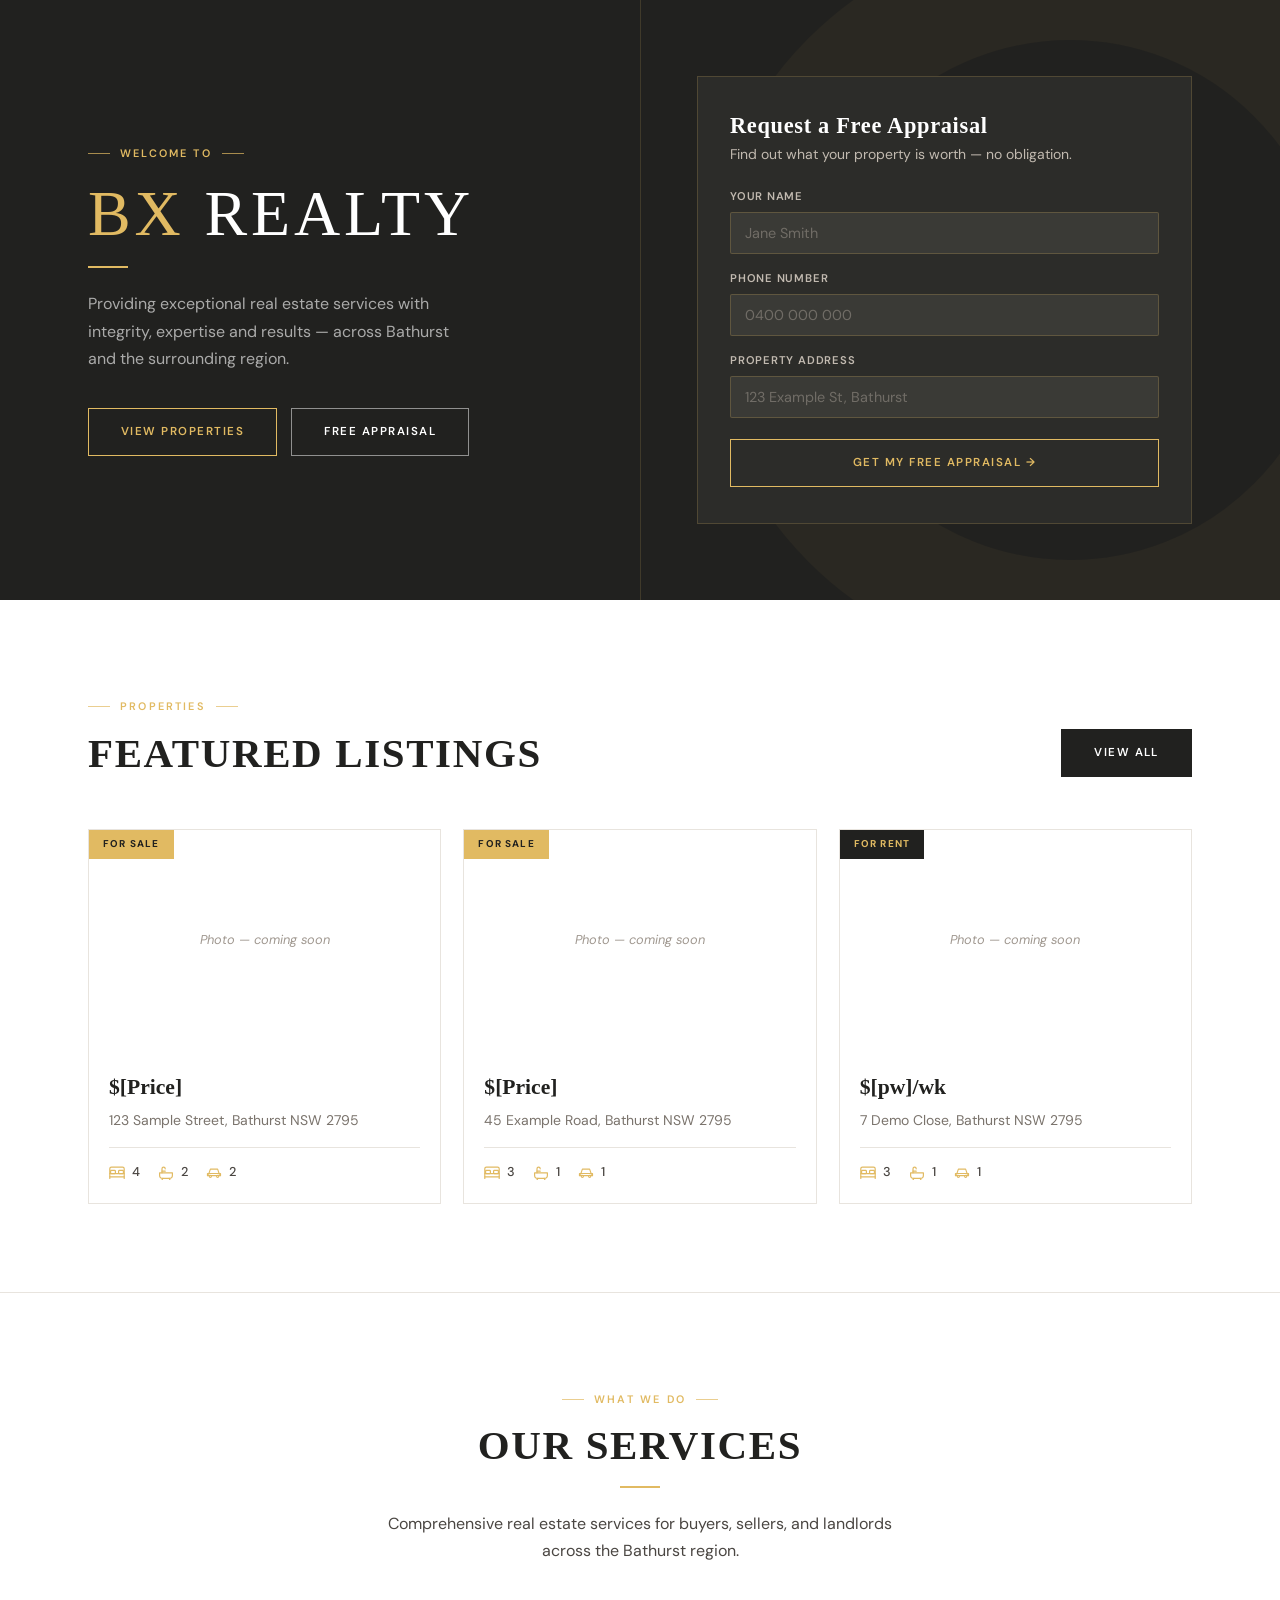
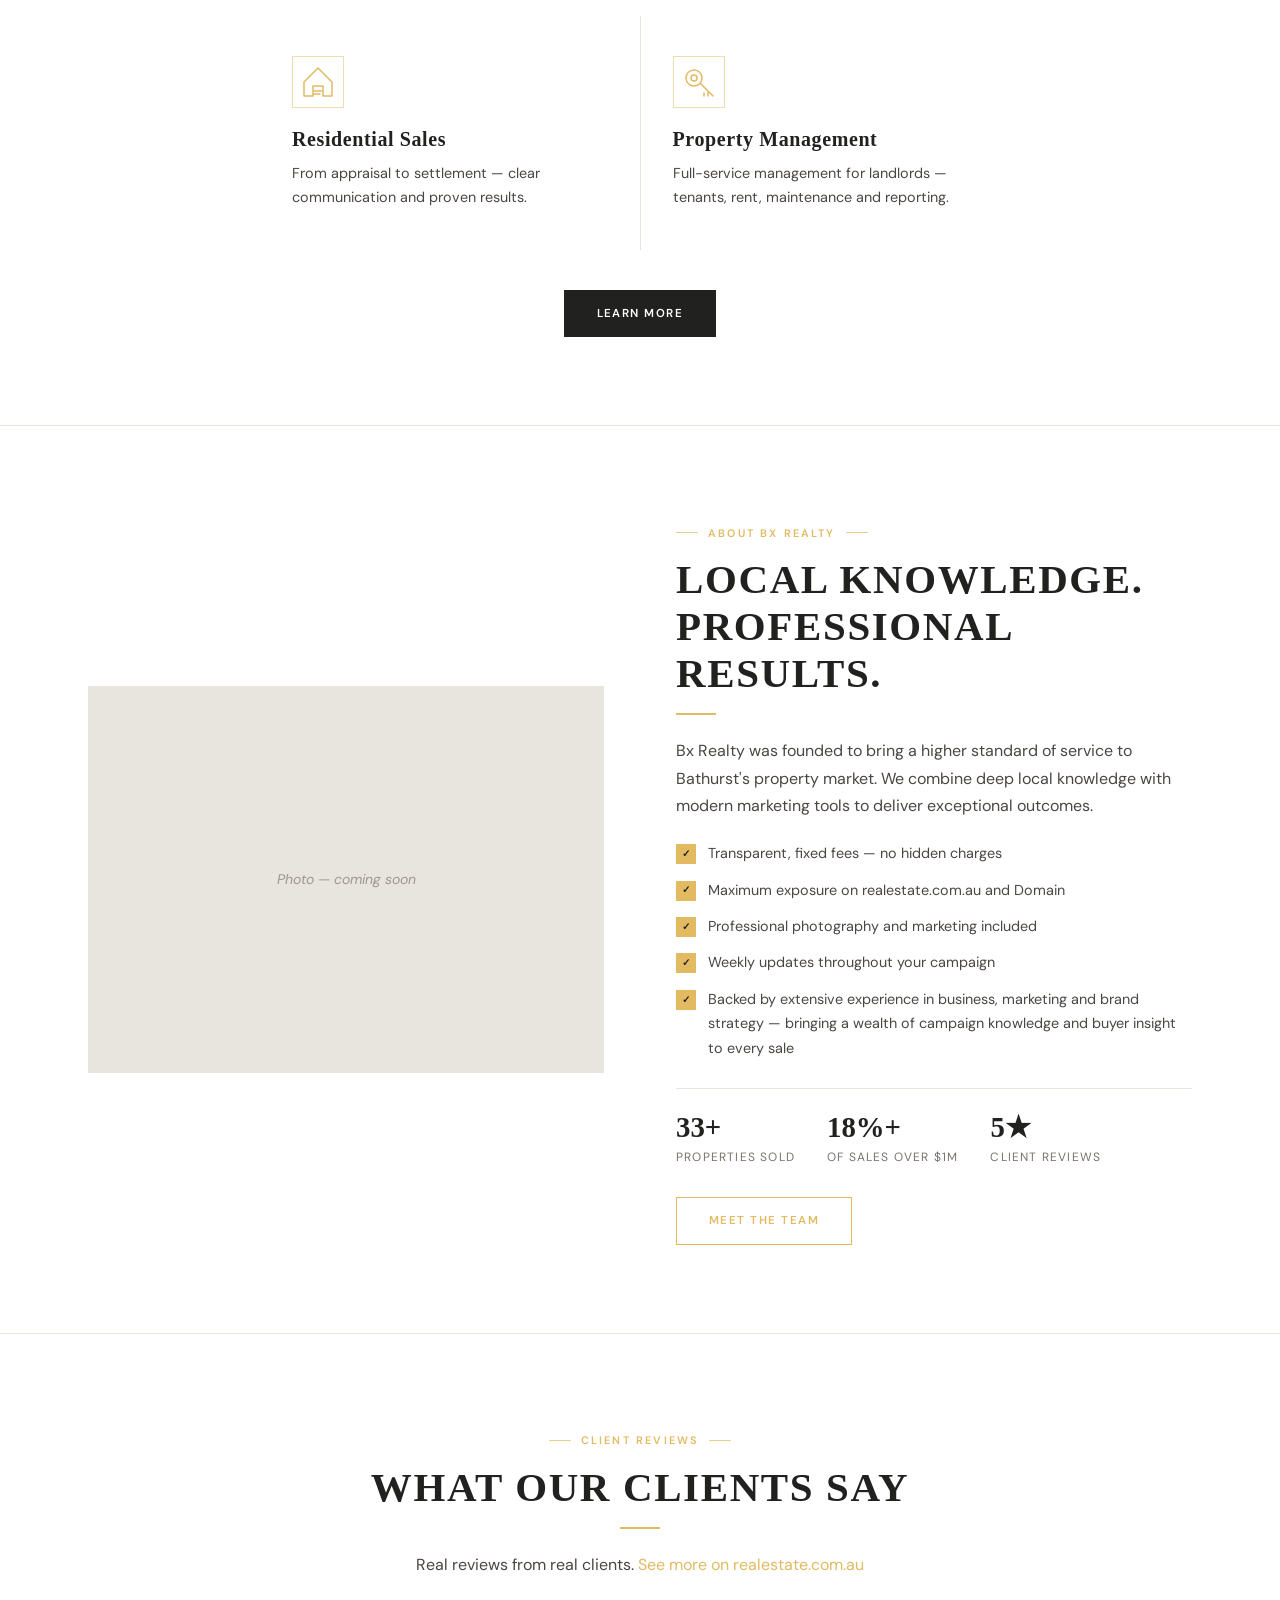
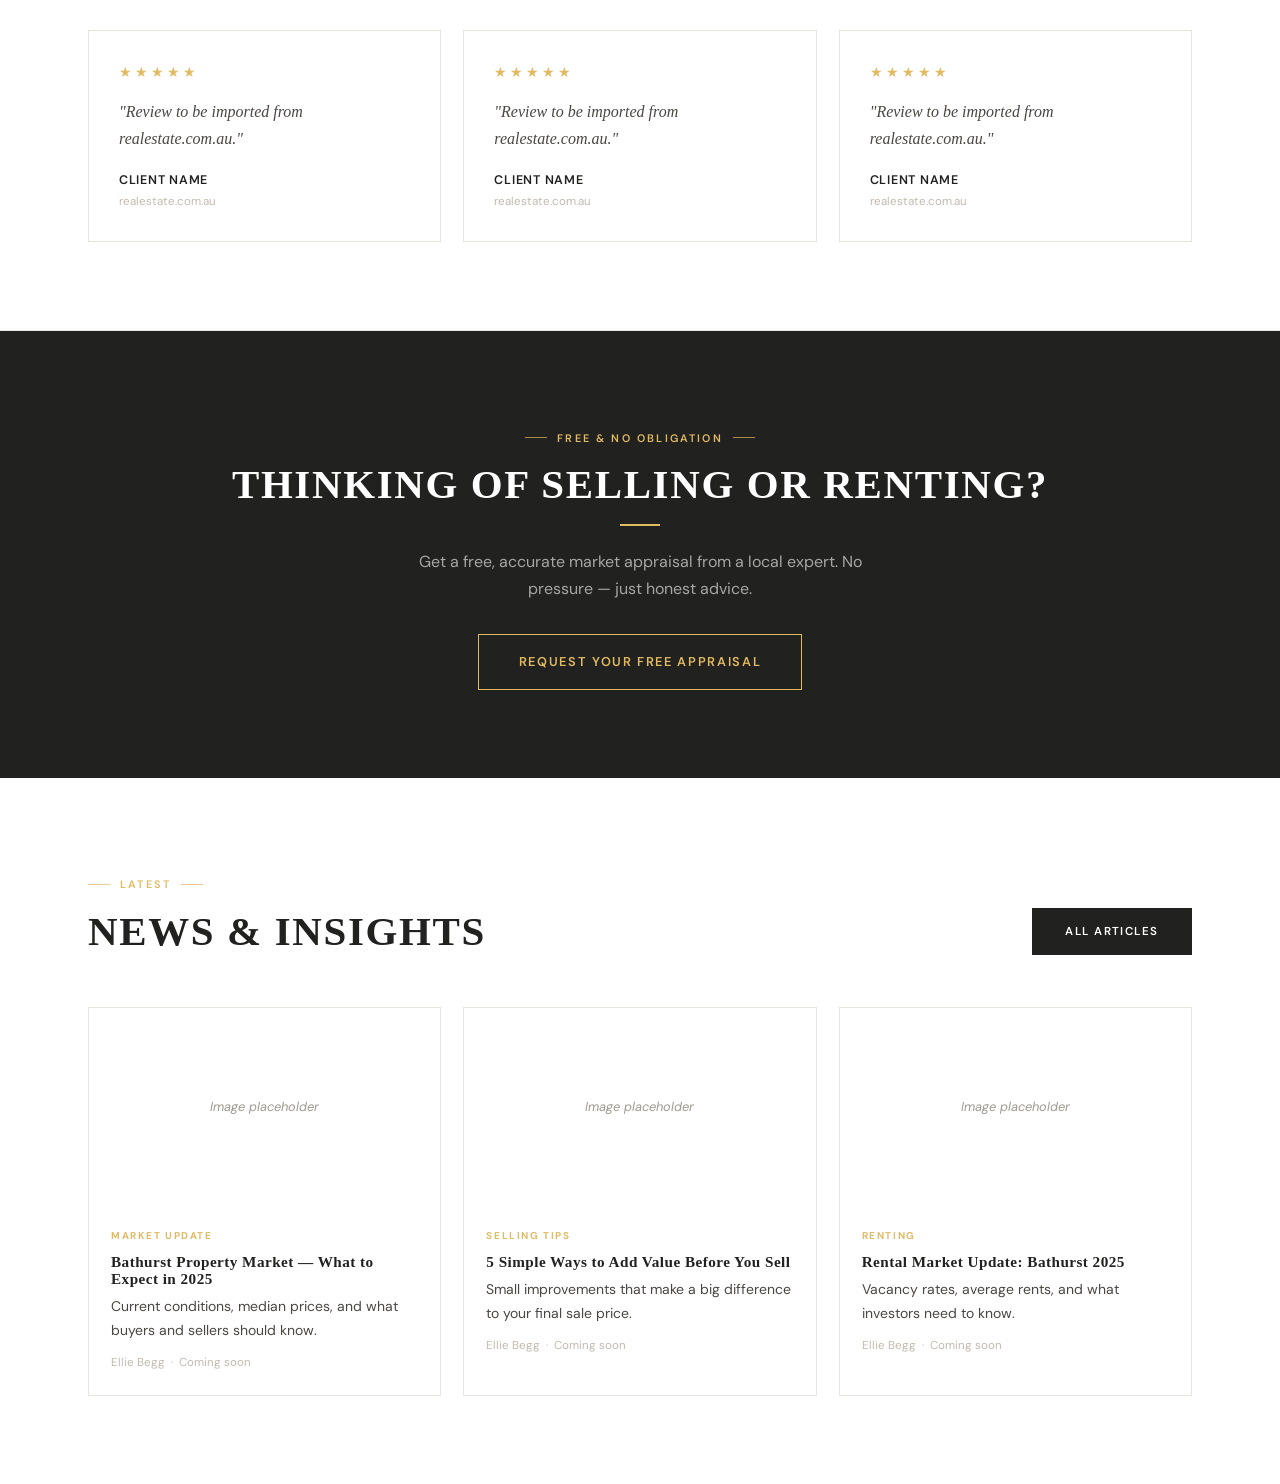
==== index.html @ ae033117 "Add files via upload" ====
<!DOCTYPE html>
<html lang="en">
<head>
  <meta charset="UTF-8" />
  <meta name="viewport" content="width=device-width, initial-scale=1.0" />
  <title>Bx Realty — Bathurst Real Estate Agents</title>
  <meta name="description" content="Bx Realty — professional real estate agents in Bathurst, NSW. Buy, sell, rent or request a free market appraisal today." />
  <link rel="icon" type="image/png" href="assets/images/bxrealty-logo.png" />
  <link rel="apple-touch-icon" href="assets/images/bxrealty-logo.png" />
  <meta name="theme-color" content="#21211f" />
  <link rel="preconnect" href="https://fonts.googleapis.com" />
  <link href="https://fonts.googleapis.com/css2?family=Cormorant+Garant:ital,wght@0,400;0,500;0,600;0,700;1,400&family=DM+Sans:ital,opsz,wght@0,9..40,400;0,9..40,500;0,9..40,600;0,9..40,700&display=swap" rel="stylesheet" />
  <link rel="stylesheet" href="style.css" />
</head>
<body>

<div id="site-nav"></div>

<!-- ── Hero ──────────────────────────────────────────────────── -->
<section class="hero">
  <div class="hero-inner">
    <div class="hero-text">
      <span class="label" style="--before:none;">Welcome to</span>
      <h1><span style="color:var(--gold)">BX</span> Realty</h1>
      <span class="rule"></span>
      <p>Providing exceptional real estate services with integrity, expertise and results — across Bathurst and the surrounding region.</p>
      <div class="hero-actions">
        <a href="listings.html" class="btn btn-gold">View Properties</a>
        <a href="appraisal.html" class="btn btn-white">Free Appraisal</a>
      </div>
    </div>
    <div class="hero-aside">
      <div class="hero-card">
        <h3>Request a Free Appraisal</h3>
        <p>Find out what your property is worth — no obligation.</p>
        <div class="fg"><label class="light" for="h-name">Your name</label><input class="fc dark-input" type="text" id="h-name" placeholder="Jane Smith" /></div>
        <div class="fg"><label class="light" for="h-phone">Phone number</label><input class="fc dark-input" type="tel" id="h-phone" placeholder="0400 000 000" /></div>
        <div class="fg"><label class="light" for="h-addr">Property address</label><input class="fc dark-input" type="text" id="h-addr" placeholder="123 Example St, Bathurst" /></div>
        <a href="appraisal.html" class="btn btn-gold" style="width:100%;margin-top:6px;">Get My Free Appraisal &rarr;</a>
      </div>
    </div>
  </div>
</section>

<!-- ── Featured Listings ──────────────────────────────────────── -->
<section class="section">
  <div class="container">
    <div class="sh split">
      <div><span class="label">Properties</span><h2>Featured Listings</h2></div>
      <a href="listings.html" class="btn btn-dark">View All</a>
    </div>
    <!-- NOTE: Replace with live Reapit data once CRM integration is decided -->
    <div class="listing-grid">
      <article class="listing-card"><div class="listing-img"><div class="listing-img-ph">Photo — coming soon</div><span class="badge">For Sale</span></div><div class="listing-body"><div class="listing-price">$[Price]</div><div class="listing-addr">123 Sample Street, Bathurst NSW 2795</div><div class="listing-feats"><span><svg width="16" height="16" viewBox="0 0 20 18" fill="none" xmlns="http://www.w3.org/2000/svg" style="vertical-align:middle;margin-right:3px;flex-shrink:0"><path d="M1 17V11H19V17" stroke="#e1ba62" stroke-width="1.5" stroke-linecap="round" stroke-linejoin="round"/><path d="M1 11V5C1 3.9 1.9 3 3 3H17C18.1 3 19 3.9 19 5V11" stroke="#e1ba62" stroke-width="1.5" stroke-linecap="round"/><rect x="2" y="7" width="6" height="4" rx="1" stroke="#e1ba62" stroke-width="1.5"/><rect x="12" y="7" width="6" height="4" rx="1" stroke="#e1ba62" stroke-width="1.5"/><path d="M1 15H19" stroke="#e1ba62" stroke-width="1.5" stroke-linecap="round"/></svg> 4</span><span><svg width="16" height="16" viewBox="0 0 20 20" fill="none" xmlns="http://www.w3.org/2000/svg" style="vertical-align:middle;margin-right:3px;flex-shrink:0"><path d="M2 11H18V14C18 16.2 16.2 18 14 18H6C3.8 18 2 16.2 2 14V11Z" stroke="#e1ba62" stroke-width="1.5" stroke-linejoin="round"/><path d="M5 11V6C5 4.9 5.9 4 7 4C8.1 4 9 4.9 9 6" stroke="#e1ba62" stroke-width="1.5" stroke-linecap="round"/><line x1="5" y1="9" x2="9" y2="9" stroke="#e1ba62" stroke-width="1.5" stroke-linecap="round"/><path d="M6 18L5 20M14 18L15 20" stroke="#e1ba62" stroke-width="1.5" stroke-linecap="round"/></svg> 2</span><span><svg width="16" height="16" viewBox="0 0 22 16" fill="none" xmlns="http://www.w3.org/2000/svg" style="vertical-align:middle;margin-right:3px;flex-shrink:0"><path d="M4 10L6 4H16L18 10H4Z" stroke="#e1ba62" stroke-width="1.5" stroke-linejoin="round"/><path d="M2 10H20V13H2V10Z" stroke="#e1ba62" stroke-width="1.5" stroke-linejoin="round"/><circle cx="6" cy="14" r="1.5" stroke="#e1ba62" stroke-width="1.5"/><circle cx="16" cy="14" r="1.5" stroke="#e1ba62" stroke-width="1.5"/><path d="M2 12H4M18 12H20" stroke="#e1ba62" stroke-width="1.5" stroke-linecap="round"/></svg> 2</span></div></div></article>
      <article class="listing-card"><div class="listing-img"><div class="listing-img-ph">Photo — coming soon</div><span class="badge">For Sale</span></div><div class="listing-body"><div class="listing-price">$[Price]</div><div class="listing-addr">45 Example Road, Bathurst NSW 2795</div><div class="listing-feats"><span><svg width="16" height="16" viewBox="0 0 20 18" fill="none" xmlns="http://www.w3.org/2000/svg" style="vertical-align:middle;margin-right:3px;flex-shrink:0"><path d="M1 17V11H19V17" stroke="#e1ba62" stroke-width="1.5" stroke-linecap="round" stroke-linejoin="round"/><path d="M1 11V5C1 3.9 1.9 3 3 3H17C18.1 3 19 3.9 19 5V11" stroke="#e1ba62" stroke-width="1.5" stroke-linecap="round"/><rect x="2" y="7" width="6" height="4" rx="1" stroke="#e1ba62" stroke-width="1.5"/><rect x="12" y="7" width="6" height="4" rx="1" stroke="#e1ba62" stroke-width="1.5"/><path d="M1 15H19" stroke="#e1ba62" stroke-width="1.5" stroke-linecap="round"/></svg> 3</span><span><svg width="16" height="16" viewBox="0 0 20 20" fill="none" xmlns="http://www.w3.org/2000/svg" style="vertical-align:middle;margin-right:3px;flex-shrink:0"><path d="M2 11H18V14C18 16.2 16.2 18 14 18H6C3.8 18 2 16.2 2 14V11Z" stroke="#e1ba62" stroke-width="1.5" stroke-linejoin="round"/><path d="M5 11V6C5 4.9 5.9 4 7 4C8.1 4 9 4.9 9 6" stroke="#e1ba62" stroke-width="1.5" stroke-linecap="round"/><line x1="5" y1="9" x2="9" y2="9" stroke="#e1ba62" stroke-width="1.5" stroke-linecap="round"/><path d="M6 18L5 20M14 18L15 20" stroke="#e1ba62" stroke-width="1.5" stroke-linecap="round"/></svg> 1</span><span><svg width="16" height="16" viewBox="0 0 22 16" fill="none" xmlns="http://www.w3.org/2000/svg" style="vertical-align:middle;margin-right:3px;flex-shrink:0"><path d="M4 10L6 4H16L18 10H4Z" stroke="#e1ba62" stroke-width="1.5" stroke-linejoin="round"/><path d="M2 10H20V13H2V10Z" stroke="#e1ba62" stroke-width="1.5" stroke-linejoin="round"/><circle cx="6" cy="14" r="1.5" stroke="#e1ba62" stroke-width="1.5"/><circle cx="16" cy="14" r="1.5" stroke="#e1ba62" stroke-width="1.5"/><path d="M2 12H4M18 12H20" stroke="#e1ba62" stroke-width="1.5" stroke-linecap="round"/></svg> 1</span></div></div></article>
      <article class="listing-card"><div class="listing-img"><div class="listing-img-ph">Photo — coming soon</div><span class="badge rent">For Rent</span></div><div class="listing-body"><div class="listing-price">$[pw]/wk</div><div class="listing-addr">7 Demo Close, Bathurst NSW 2795</div><div class="listing-feats"><span><svg width="16" height="16" viewBox="0 0 20 18" fill="none" xmlns="http://www.w3.org/2000/svg" style="vertical-align:middle;margin-right:3px;flex-shrink:0"><path d="M1 17V11H19V17" stroke="#e1ba62" stroke-width="1.5" stroke-linecap="round" stroke-linejoin="round"/><path d="M1 11V5C1 3.9 1.9 3 3 3H17C18.1 3 19 3.9 19 5V11" stroke="#e1ba62" stroke-width="1.5" stroke-linecap="round"/><rect x="2" y="7" width="6" height="4" rx="1" stroke="#e1ba62" stroke-width="1.5"/><rect x="12" y="7" width="6" height="4" rx="1" stroke="#e1ba62" stroke-width="1.5"/><path d="M1 15H19" stroke="#e1ba62" stroke-width="1.5" stroke-linecap="round"/></svg> 3</span><span><svg width="16" height="16" viewBox="0 0 20 20" fill="none" xmlns="http://www.w3.org/2000/svg" style="vertical-align:middle;margin-right:3px;flex-shrink:0"><path d="M2 11H18V14C18 16.2 16.2 18 14 18H6C3.8 18 2 16.2 2 14V11Z" stroke="#e1ba62" stroke-width="1.5" stroke-linejoin="round"/><path d="M5 11V6C5 4.9 5.9 4 7 4C8.1 4 9 4.9 9 6" stroke="#e1ba62" stroke-width="1.5" stroke-linecap="round"/><line x1="5" y1="9" x2="9" y2="9" stroke="#e1ba62" stroke-width="1.5" stroke-linecap="round"/><path d="M6 18L5 20M14 18L15 20" stroke="#e1ba62" stroke-width="1.5" stroke-linecap="round"/></svg> 1</span><span><svg width="16" height="16" viewBox="0 0 22 16" fill="none" xmlns="http://www.w3.org/2000/svg" style="vertical-align:middle;margin-right:3px;flex-shrink:0"><path d="M4 10L6 4H16L18 10H4Z" stroke="#e1ba62" stroke-width="1.5" stroke-linejoin="round"/><path d="M2 10H20V13H2V10Z" stroke="#e1ba62" stroke-width="1.5" stroke-linejoin="round"/><circle cx="6" cy="14" r="1.5" stroke="#e1ba62" stroke-width="1.5"/><circle cx="16" cy="14" r="1.5" stroke="#e1ba62" stroke-width="1.5"/><path d="M2 12H4M18 12H20" stroke="#e1ba62" stroke-width="1.5" stroke-linecap="round"/></svg> 1</span></div></div></article>
    </div>
  </div>
</section>

<!-- ── Services ───────────────────────────────────────────────── -->
<section class="section section-cream">
  <div class="container">
    <div class="sh center"><span class="label">What We Do</span><h2>Our Services</h2><span class="rule center"></span><p>Comprehensive real estate services for buyers, sellers, and landlords across the Bathurst region.</p></div>
    <div class="services-grid two-col">

      <!-- Residential Sales — house-agreement style icon -->
      <div class="service-card">
        <div class="service-icon">
          <svg width="36" height="36" viewBox="0 0 36 36" fill="none" xmlns="http://www.w3.org/2000/svg" aria-hidden="true">
            <path d="M4 18L18 4L32 18V32H23V22H13V32H4V18Z" stroke="#e1ba62" stroke-width="1.5" stroke-linejoin="round"/>
            <path d="M14 27H22" stroke="#e1ba62" stroke-width="1.5" stroke-linecap="round"/>
            <path d="M14 30H20" stroke="#e1ba62" stroke-width="1.5" stroke-linecap="round"/>
          </svg>
        </div>
        <h3>Residential Sales</h3>
        <p>From appraisal to settlement — clear communication and proven results.</p>
      </div>

      <!-- Property Management — key icon -->
      <div class="service-card">
        <div class="service-icon">
          <svg width="36" height="36" viewBox="0 0 36 36" fill="none" xmlns="http://www.w3.org/2000/svg" aria-hidden="true">
            <circle cx="13" cy="14" r="8" stroke="#e1ba62" stroke-width="1.5"/>
            <circle cx="13" cy="14" r="3" stroke="#e1ba62" stroke-width="1.5"/>
            <path d="M19 19L32 32" stroke="#e1ba62" stroke-width="1.5" stroke-linecap="round"/>
            <path d="M27 28V32" stroke="#e1ba62" stroke-width="1.5" stroke-linecap="round"/>
            <path d="M23 29V32" stroke="#e1ba62" stroke-width="1.5" stroke-linecap="round"/>
          </svg>
        </div>
        <h3>Property Management</h3>
        <p>Full-service management for landlords — tenants, rent, maintenance and reporting.</p>
      </div>

    </div>
    <div style="text-align:center;margin-top:40px;"><a href="services.html" class="btn btn-dark">Learn More</a></div>
  </div>
</section>

<!-- ── About ──────────────────────────────────────────────────── -->
<section class="section">
  <div class="container">
    <div class="about-grid">
      <div class="about-img-ph">Photo — coming soon</div>
      <div>
        <span class="label">About Bx Realty</span>
        <h2>Local Knowledge. Professional Results.</h2>
        <span class="rule"></span>
        <p>Bx Realty was founded to bring a higher standard of service to Bathurst's property market. We combine deep local knowledge with modern marketing tools to deliver exceptional outcomes.</p>
        <div class="check-list">
          <div class="check-item"><div class="check-icon">&#x2713;</div><span>Transparent, fixed fees — no hidden charges</span></div>
          <div class="check-item"><div class="check-icon">&#x2713;</div><span>Maximum exposure on realestate.com.au and Domain</span></div>
          <div class="check-item"><div class="check-icon">&#x2713;</div><span>Professional photography and marketing included</span></div>
          <div class="check-item"><div class="check-icon">&#x2713;</div><span>Weekly updates throughout your campaign</span></div>
          <div class="check-item"><div class="check-icon">&#x2713;</div><span>Backed by extensive experience in business, marketing and brand strategy — bringing a wealth of campaign knowledge and buyer insight to every sale</span></div>
        </div>
        <!-- Key stats from last 12 months -->
        <div style="display:flex;gap:32px;margin-top:28px;padding-top:24px;border-top:1px solid var(--light-grey);">
          <div>
            <strong style="display:block;font-family:var(--font-display);font-size:1.8rem;font-weight:600;color:var(--black);line-height:1;">33+</strong>
            <span style="font-size:.75rem;color:var(--text-muted);text-transform:uppercase;letter-spacing:.1em;">Properties Sold</span>
          </div>
          <div>
            <strong style="display:block;font-family:var(--font-display);font-size:1.8rem;font-weight:600;color:var(--black);line-height:1;">18%+</strong>
            <span style="font-size:.75rem;color:var(--text-muted);text-transform:uppercase;letter-spacing:.1em;">of Sales Over $1M</span>
          </div>
          <div>
            <strong style="display:block;font-family:var(--font-display);font-size:1.8rem;font-weight:600;color:var(--black);line-height:1;">5&#9733;</strong>
            <span style="font-size:.75rem;color:var(--text-muted);text-transform:uppercase;letter-spacing:.1em;">Client Reviews</span>
          </div>
        </div>
        <a href="team.html" class="btn btn-gold" style="margin-top:28px;">Meet the Team</a>
      </div>
    </div>
  </div>
</section>

<!-- ── Testimonials ───────────────────────────────────────────── -->
<section class="section section-cream">
  <div class="container">
    <div class="sh center"><span class="label">Client Reviews</span><h2>What Our Clients Say</h2><span class="rule center"></span><p>Real reviews from real clients. <a href="https://www.realestate.com.au/agent/ellie-begg-3673016" target="_blank" rel="noopener" style="color:var(--gold);">See more on realestate.com.au</a></p></div>
    <div class="testi-grid">
      <div class="testi-card"><div class="testi-stars">&#9733;&#9733;&#9733;&#9733;&#9733;</div><blockquote>"Review to be imported from realestate.com.au."</blockquote><div class="testi-author">Client Name</div><div class="testi-source">realestate.com.au</div></div>
      <div class="testi-card"><div class="testi-stars">&#9733;&#9733;&#9733;&#9733;&#9733;</div><blockquote>"Review to be imported from realestate.com.au."</blockquote><div class="testi-author">Client Name</div><div class="testi-source">realestate.com.au</div></div>
      <div class="testi-card"><div class="testi-stars">&#9733;&#9733;&#9733;&#9733;&#9733;</div><blockquote>"Review to be imported from realestate.com.au."</blockquote><div class="testi-author">Client Name</div><div class="testi-source">realestate.com.au</div></div>
    </div>
  </div>
</section>

<!-- ── Appraisal CTA ──────────────────────────────────────────── -->
<section class="section section-dark" style="text-align:center;">
  <div class="container">
    <span class="label">Free &amp; No Obligation</span>
    <h2>Thinking of Selling or Renting?</h2>
    <span class="rule center"></span>
    <p style="max-width:500px;margin:0 auto 32px;">Get a free, accurate market appraisal from a local expert. No pressure — just honest advice.</p>
    <a href="appraisal.html" class="btn btn-gold" style="font-size:.8rem;padding:16px 40px;">Request Your Free Appraisal</a>
  </div>
</section>

<!-- ── Blog ───────────────────────────────────────────────────── -->
<section class="section">
  <div class="container">
    <div class="sh split">
      <div><span class="label">Latest</span><h2>News &amp; Insights</h2></div>
      <a href="blog.html" class="btn btn-dark">All Articles</a>
    </div>
    <div class="blog-grid">
      <article class="blog-card"><div class="blog-thumb">Image placeholder</div><div class="blog-body"><span class="blog-tag">Market Update</span><h3>Bathurst Property Market — What to Expect in 2025</h3><p>Current conditions, median prices, and what buyers and sellers should know.</p><div class="blog-meta">Ellie Begg &nbsp;·&nbsp; Coming soon</div></div></article>
      <article class="blog-card"><div class="blog-thumb">Image placeholder</div><div class="blog-body"><span class="blog-tag">Selling Tips</span><h3>5 Simple Ways to Add Value Before You Sell</h3><p>Small improvements that make a big difference to your final sale price.</p><div class="blog-meta">Ellie Begg &nbsp;·&nbsp; Coming soon</div></div></article>
      <article class="blog-card"><div class="blog-thumb">Image placeholder</div><div class="blog-body"><span class="blog-tag">Renting</span><h3>Rental Market Update: Bathurst 2025</h3><p>Vacancy rates, average rents, and what investors need to know.</p><div class="blog-meta">Ellie Begg &nbsp;·&nbsp; Coming soon</div></div></article>
    </div>
  </div>
</section>

<div id="site-footer"></div>
<script src="components.js"></script>
</body>
</html>
---- style.css ----
/* ============================================================
   BX REALTY — Main Stylesheet
   Brand: Black #21211f · Gold #e1ba62 · Silver #c2bab0
   Typography: Cormorant Garant (display) + DM Sans (body)
   ============================================================ */

/* ── Variables ─────────────────────────────────────────────── */
:root {
  --black:        #21211f;
  --black-mid:    #2c2c29;
  --black-light:  #3a3a36;
  --gold:         #e1ba62;
  --gold-light:   #edcc82;
  --gold-pale:    #f7f0df;
  --gold-dim:     rgba(225,186,98,.14);
  --silver:       #c2bab0;
  --silver-light: #d8d2cb;
  --cream:        #f5f0e8;
  --light-grey:   #e8e4de;
  --mid-grey:     #a09890;
  --dark-grey:    #4a4642;
  --white:        #ffffff;
  --text:         #21211f;
  --text-muted:   #7a736c;

  --font-display: 'Cormorant Garant', Georgia, serif;
  --font-body:    'DM Sans', 'Helvetica Neue', Arial, sans-serif;

  --radius-sm: 2px;
  --radius-md: 6px;
  --radius-lg: 10px;

  --shadow-sm: 0 1px 6px rgba(33,33,31,.08);
  --shadow-md: 0 4px 24px rgba(33,33,31,.13);
  --shadow-lg: 0 12px 52px rgba(33,33,31,.20);

  --max-w:     1160px;
  --nav-h:     72px;
}

/* ── Reset ──────────────────────────────────────────────────── */
*, *::before, *::after { box-sizing: border-box; margin: 0; padding: 0; }
html { scroll-behavior: smooth; }
body {
  font-family: var(--font-body);
  font-size: 16px;
  line-height: 1.7;
  color: var(--text);
  background: var(--white);
  -webkit-font-smoothing: antialiased;
}
img { display: block; max-width: 100%; height: auto; }
a { color: inherit; text-decoration: none; }
ul { list-style: none; }
input, select, textarea, button { font-family: inherit; }

/* ── Utility ────────────────────────────────────────────────── */
.container  { max-width: var(--max-w); margin: 0 auto; padding: 0 28px; }
.section    { padding: 88px 28px; }
.section-cream {
  background: var(--white);
  border-top: 1px solid var(--light-grey);
  border-bottom: 1px solid var(--light-grey);
}
.section-dark  { background: var(--black); }
.sr-only { position: absolute; width: 1px; height: 1px; overflow: hidden; clip: rect(0,0,0,0); }

/* ── Typography ─────────────────────────────────────────────── */
h1, h2, h3, h4 {
  font-family: var(--font-display);
  font-weight: 600;
  line-height: 1.15;
  color: var(--black);
  letter-spacing: 0.03em;
}
h1 { font-size: clamp(2.6rem, 5vw, 4rem); font-weight: 500; text-transform: uppercase; letter-spacing: 0.06em; }
h2 { font-size: clamp(1.9rem, 3.2vw, 2.8rem); text-transform: uppercase; letter-spacing: 0.04em; }
h3 { font-size: 1.25rem; }
h4 { font-size: .95rem; font-family: var(--font-body); font-weight: 600; }
p  { color: var(--dark-grey); margin-bottom: 1rem; }
p:last-child { margin-bottom: 0; }

/* Gold rule */
.rule {
  display: block; width: 40px; height: 2px;
  background: var(--gold); margin: 16px 0 22px;
}
.rule.center { margin-left: auto; margin-right: auto; }

/* Section label — e.g. "— OUR MISSION —" */
.label {
  display: inline-flex; align-items: center; gap: 10px;
  font-family: var(--font-body);
  font-size: .68rem; font-weight: 600;
  letter-spacing: .2em; text-transform: uppercase;
  color: var(--gold); margin-bottom: 14px;
}
.label::before, .label::after {
  content: ''; display: block;
  width: 22px; height: 1px;
  background: var(--gold); opacity: .7;
}

/* ── Buttons ────────────────────────────────────────────────── */
.btn {
  display: inline-flex; align-items: center; justify-content: center; gap: 8px;
  padding: 13px 32px;
  font-family: var(--font-body);
  font-size: .72rem; font-weight: 600;
  letter-spacing: .13em; text-transform: uppercase;
  border: 1px solid transparent;
  border-radius: 0;
  cursor: pointer;
  transition: all .22s ease;
  white-space: nowrap;
  text-decoration: none;
}
.btn:active { transform: scale(.98); }

/* Gold outline — primary action */
.btn-gold   { background: transparent; color: var(--gold); border-color: var(--gold); }
.btn-gold:hover { background: var(--gold); color: var(--black); }

/* White outline — on dark backgrounds */
.btn-white  { background: transparent; color: var(--white); border-color: rgba(255,255,255,.5); }
.btn-white:hover { background: rgba(255,255,255,.1); border-color: var(--white); }

/* Dark fill */
.btn-dark   { background: var(--black); color: var(--white); border-color: var(--black); }
.btn-dark:hover { background: var(--black-mid); }

/* Silver ghost */
.btn-ghost  { background: transparent; color: var(--black); border-color: var(--silver); }
.btn-ghost:hover { border-color: var(--gold); color: var(--gold); }

/* ── Navigation ─────────────────────────────────────────────── */
.site-nav {
  position: sticky; top: 0; z-index: 100;
  background: var(--black);
  border-bottom: 1px solid rgba(225,186,98,.12);
  box-shadow: 0 2px 24px rgba(0,0,0,.35);
}
.nav-inner {
  max-width: var(--max-w); margin: 0 auto; padding: 0 28px;
  display: flex; align-items: center; justify-content: space-between;
  height: var(--nav-h);
}

/* Logo */
.nav-logo { display: flex; align-items: center; gap: 12px; }
.nav-logo img {
  height: 52px; width: auto;
}
.nav-logo-words { display: flex; flex-direction: column; line-height: 1; }
.nav-logo-words strong {
  font-family: var(--font-display); font-size: 1.05rem; font-weight: 600;
  color: var(--gold); letter-spacing: .14em; text-transform: uppercase;
}
.nav-logo-words span {
  font-size: .52rem; color: var(--silver); letter-spacing: .28em;
  text-transform: uppercase; margin-top: 3px;
}

/* Links */
.nav-links { display: flex; align-items: center; gap: 30px; }
.nav-links a {
  font-size: .72rem; font-weight: 500;
  color: rgba(255,255,255,.65);
  letter-spacing: .1em; text-transform: uppercase;
  padding-bottom: 2px;
  border-bottom: 1px solid transparent;
  transition: color .2s, border-color .2s;
}
.nav-links a:hover        { color: var(--white); }
.nav-links a.active       { color: var(--gold); border-bottom-color: var(--gold); }
.nav-cta { margin-left: 16px; padding: 10px 24px; font-size: .68rem; }

/* Hamburger */
.nav-burger {
  display: none; flex-direction: column; gap: 5px;
  background: none; border: none; cursor: pointer; padding: 4px;
}
.nav-burger span { display: block; width: 22px; height: 1.5px; background: var(--silver); transition: .3s; }

/* Mobile drawer */
.nav-drawer {
  display: none; flex-direction: column;
  background: var(--black-mid);
  border-top: 1px solid rgba(225,186,98,.1);
}
.nav-drawer.open { display: flex; }
.nav-drawer a {
  padding: 13px 28px; font-size: .72rem; font-weight: 500;
  color: rgba(255,255,255,.65); letter-spacing: .1em; text-transform: uppercase;
  border-bottom: 1px solid rgba(255,255,255,.05);
  transition: color .15s, background .15s;
}
.nav-drawer a:hover { color: var(--gold); background: rgba(225,186,98,.04); }
.nav-drawer-cta { padding: 16px 28px; }
.nav-drawer-cta .btn-gold { width: 100%; justify-content: center; }

/* ── Hero ────────────────────────────────────────────────────── */
.hero {
  background: var(--black);
  position: relative; overflow: hidden;
  min-height: 600px;
  display: flex; align-items: stretch;
}
/* Decorative gold ring — nod to the circular logo mark */
.hero::after {
  content: ''; pointer-events: none;
  position: absolute; right: -160px; top: 50%; transform: translateY(-50%);
  width: 740px; height: 740px; border-radius: 50%;
  border: 110px solid rgba(225,186,98,.045); z-index: 1;
}
.hero-inner {
  position: relative; z-index: 2;
  width: 100%; max-width: var(--max-w); margin: 0 auto;
  padding: 0 28px;
  display: grid; grid-template-columns: 1fr 1fr;
  min-height: 600px; align-items: stretch;
}
.hero-text {
  display: flex; flex-direction: column; justify-content: center;
  padding: 88px 60px 88px 0;
}
.hero-text h1 { color: var(--white); }
.hero-text p  { color: rgba(255,255,255,.62); font-size: 1rem; max-width: 380px; margin-bottom: 36px; }
.hero-actions { display: flex; gap: 14px; flex-wrap: wrap; }
.hero-stats {
  display: flex; gap: 32px;
  margin-top: 52px; padding-top: 30px;
  border-top: 1px solid rgba(255,255,255,.1);
}
.hero-stat strong {
  display: block; font-family: var(--font-display);
  font-size: 2rem; font-weight: 600; color: var(--gold); line-height: 1;
}
.hero-stat span { font-size: .65rem; color: var(--silver); text-transform: uppercase; letter-spacing: .14em; }

/* Appraisal card — right panel */
.hero-aside {
  display: flex; align-items: center;
  padding: 52px 0 52px 56px;
  border-left: 1px solid rgba(225,186,98,.16);
}
.hero-card {
  width: 100%;
  background: var(--black-mid);
  border: 1px solid rgba(225,186,98,.2);
  padding: 36px 32px;
}
.hero-card h3 {
  font-family: var(--font-display); font-size: 1.4rem;
  color: var(--white); letter-spacing: .03em; margin-bottom: 4px;
}
.hero-card > p { font-size: .875rem; color: var(--silver); margin-bottom: 20px; }

/* ── Form ─────────────────────────────────────────────────────── */
.fg { margin-bottom: 15px; }
.fg label { display: block; font-size: .7rem; font-weight: 600; letter-spacing: .07em; text-transform: uppercase; margin-bottom: 6px; }
.fg label.light { color: var(--silver); }
.fg label.dark  { color: var(--black); }
.fc {
  width: 100%; padding: 11px 14px;
  font-size: .9rem; color: var(--text);
  background: var(--white); border: 1px solid var(--light-grey);
  border-radius: var(--radius-sm);
  transition: border-color .2s, box-shadow .2s;
  -webkit-appearance: none; appearance: none;
}
.fc:focus { outline: none; border-color: var(--gold); box-shadow: 0 0 0 3px rgba(225,186,98,.13); }
.fc::placeholder { color: var(--mid-grey); }
textarea.fc { resize: vertical; min-height: 110px; line-height: 1.55; }
select.fc { cursor: pointer; }
.fc.dark-input {
  background: var(--black-light); border-color: rgba(225,186,98,.22);
  color: var(--white);
}
.fc.dark-input::placeholder { color: rgba(194,186,176,.4); }
.fc.dark-input:focus { border-color: var(--gold); }
.form-two { display: grid; grid-template-columns: 1fr 1fr; gap: 14px; }

/* ── Page Header Band ─────────────────────────────────────────── */
.page-band {
  background: var(--black);
  padding: 64px 28px;
  border-bottom: 1px solid rgba(225,186,98,.12);
}
.page-band h1 { color: var(--white); }
.page-band p  { color: rgba(255,255,255,.58); max-width: 560px; font-size: 1.05rem; margin-top: 4px; }

/* ── Listing Cards ─────────────────────────────────────────────── */
.listing-grid { display: grid; grid-template-columns: repeat(3,1fr); gap: 22px; }
.listing-card {
  background: var(--white); border: 1px solid var(--light-grey);
  transition: border-color .25s, box-shadow .25s;
}
.listing-card:hover { border-color: var(--gold); box-shadow: var(--shadow-md); }
.listing-img {
  position: relative; aspect-ratio: 16/10; overflow: hidden;
  background: var(--white);
}
.listing-img img { width: 100%; height: 100%; object-fit: cover; transition: transform .5s; }
.listing-card:hover .listing-img img { transform: scale(1.04); }
.listing-img-ph {
  width: 100%; height: 100%; display: flex; align-items: center;
  justify-content: center; color: var(--mid-grey); font-size: .8rem; font-style: italic;
}
.badge {
  position: absolute; top: 0; left: 0;
  background: var(--gold); color: var(--black);
  font-size: .62rem; font-weight: 700; letter-spacing: .12em;
  text-transform: uppercase; padding: 6px 14px;
}
.badge.rent { background: var(--black); color: var(--gold); }
.badge.sold { background: var(--silver); color: var(--black); }
.listing-body { padding: 20px; }
.listing-price {
  font-family: var(--font-display); font-size: 1.35rem;
  font-weight: 600; color: var(--black); margin-bottom: 3px;
}
.listing-addr { font-size: .875rem; color: var(--text-muted); margin-bottom: 14px; }
.listing-feats {
  display: flex; gap: 18px; font-size: .8rem; font-weight: 500;
  color: var(--dark-grey);
  padding-top: 13px; border-top: 1px solid var(--light-grey);
  align-items: center;
}
.listing-feats span {
  display: inline-flex; align-items: center; gap: 4px;
}

/* ── Services ──────────────────────────────────────────────────── */
/* Hairline grid — matches the dark luxury brand feel */
.services-grid { display: grid; grid-template-columns: repeat(3,1fr); gap: 1px; background: var(--light-grey); }
.services-grid.two-col { grid-template-columns: repeat(2,1fr); max-width: 760px; margin: 0 auto; }
.service-card {
  background: var(--white); padding: 40px 32px;
  transition: background .25s;
}
.service-card:hover { background: var(--gold-pale); }
.service-icon {
  width: 52px; height: 52px; border: 1px solid rgba(225,186,98,.5);
  display: flex; align-items: center; justify-content: center;
  font-size: 1.4rem; margin-bottom: 20px; color: var(--gold);
}
.service-card h3 { margin-bottom: 10px; }
.service-card p  { font-size: .9rem; }

/* ── About strip ────────────────────────────────────────────────── */
.about-grid { display: grid; grid-template-columns: 1fr 1fr; gap: 72px; align-items: center; }
.about-img-ph {
  background: var(--light-grey);
  border: 1px solid var(--light-grey);
  aspect-ratio: 4/3;
  display: flex; align-items: center; justify-content: center;
  color: var(--mid-grey); font-size: .875rem; font-style: italic;
}
.check-list { display: flex; flex-direction: column; gap: 12px; margin: 22px 0; }
.check-item { display: flex; align-items: flex-start; gap: 12px; font-size: .9rem; color: var(--dark-grey); }
.check-icon {
  width: 20px; height: 20px; background: var(--gold); flex-shrink: 0;
  display: flex; align-items: center; justify-content: center;
  font-size: .62rem; color: var(--black); font-weight: 700; margin-top: 3px;
}

/* ── Testimonials ───────────────────────────────────────────────── */
.testi-grid { display: grid; grid-template-columns: repeat(3,1fr); gap: 22px; }
.testi-card {
  padding: 30px; border: 1px solid var(--light-grey);
  transition: border-color .25s;
}
.testi-card:hover { border-color: var(--gold); }
.testi-stars { color: var(--gold); font-size: .85rem; letter-spacing: 3px; margin-bottom: 14px; }
.testi-card blockquote {
  font-family: var(--font-display); font-style: italic;
  font-size: 1rem; color: var(--dark-grey); line-height: 1.7; margin-bottom: 18px;
}
.testi-author { font-size: .78rem; font-weight: 600; color: var(--black); letter-spacing: .06em; text-transform: uppercase; }
.testi-source { font-size: .72rem; color: var(--silver); }

/* ── Team ───────────────────────────────────────────────────────── */
.team-grid { display: grid; grid-template-columns: repeat(3,1fr); gap: 22px; }
.team-card {
  background: var(--white); padding: 36px 28px; text-align: center;
  border: 1px solid var(--light-grey);
  transition: border-color .25s, box-shadow .25s;
}
.team-card:hover { border-color: var(--gold); box-shadow: var(--shadow-md); }
.team-avatar {
  width: 92px; height: 92px; border-radius: 50%;
  margin: 0 auto 18px; overflow: hidden;
  border: 2px solid var(--gold); background: var(--white);
}
.team-avatar-init {
  width: 100%; height: 100%; background: var(--black);
  display: flex; align-items: center; justify-content: center;
  font-family: var(--font-display); font-size: 1.6rem; font-weight: 600; color: var(--gold);
}
.team-card h3 { margin-bottom: 4px; font-size: 1.05rem; }
.team-role {
  font-size: .68rem; font-weight: 600; letter-spacing: .16em;
  text-transform: uppercase; color: var(--gold);
  display: block; margin-bottom: 12px;
}
.team-card > p { font-size: .875rem; margin-bottom: 18px; }
.team-links { display: flex; justify-content: center; gap: 10px; flex-wrap: wrap; }
.team-link {
  font-size: .7rem; font-weight: 600; color: var(--black);
  padding: 7px 14px; border: 1px solid var(--light-grey);
  letter-spacing: .06em; transition: border-color .2s, color .2s;
}
.team-link.call { background: var(--gold); color: var(--black); border-color: var(--gold); }
.team-link.call:hover { background: var(--gold-light); }
.team-link:not(.call):hover { border-color: var(--gold); color: var(--gold); }

/* ── Pricing ────────────────────────────────────────────────────── */
.pricing-grid { display: grid; grid-template-columns: 1fr 1fr; gap: 22px; max-width: 800px; margin: 0 auto; }
.pricing-card { background: var(--white); border: 1px solid var(--light-grey); padding: 40px 32px; }
.pricing-card.featured { border-color: var(--gold); }
.pricing-tag { font-size: .66rem; font-weight: 700; letter-spacing: .18em; text-transform: uppercase; color: var(--gold); margin-bottom: 10px; display: block; }
.pricing-name { font-family: var(--font-display); font-size: 1.5rem; text-transform: uppercase; letter-spacing: .03em; margin-bottom: 24px; }
.pricing-card ul { margin-bottom: 26px; }
.pricing-card li { display: flex; gap: 10px; font-size: .875rem; color: var(--dark-grey); padding: 8px 0; border-bottom: 1px solid var(--light-grey); }
.pricing-card li:last-child { border-bottom: none; }
.tick { color: var(--gold); font-weight: 700; flex-shrink: 0; }

/* ── Appraisal page ─────────────────────────────────────────────── */
.appraisal-layout { display: grid; grid-template-columns: 1fr 1.6fr; gap: 72px; align-items: start; }
.appraisal-steps { margin: 28px 0; }
.a-step { display: flex; gap: 18px; margin-bottom: 28px; }
.step-n {
  width: 36px; height: 36px; background: var(--gold); color: var(--black);
  display: flex; align-items: center; justify-content: center;
  font-weight: 700; font-size: .9rem; flex-shrink: 0;
}
.a-step h4 { margin-bottom: 4px; }
.a-step p  { font-size: .875rem; }
.form-card { background: var(--white); border: 1px solid var(--light-grey); padding: 40px; }

/* ── Contact ────────────────────────────────────────────────────── */
.contact-layout { display: grid; grid-template-columns: 1fr 1.4fr; gap: 64px; align-items: start; }
.c-details { margin: 22px 0; }
.c-item { display: flex; align-items: flex-start; gap: 14px; margin-bottom: 20px; font-size: .9rem; color: var(--dark-grey); }
.c-icon {
  width: 40px; height: 40px; background: var(--black); color: var(--gold);
  display: flex; align-items: center; justify-content: center; flex-shrink: 0; font-size: .95rem;
}
.c-label { font-size: .68rem; font-weight: 600; text-transform: uppercase; letter-spacing: .1em; color: var(--black); margin-bottom: 2px; display: block; }

/* ── Blog cards ─────────────────────────────────────────────────── */
.blog-grid { display: grid; grid-template-columns: repeat(3,1fr); gap: 22px; }
.blog-card { border: 1px solid var(--light-grey); transition: border-color .25s, box-shadow .25s; }
.blog-card:hover { border-color: var(--gold); box-shadow: var(--shadow-md); }
.blog-thumb { aspect-ratio: 16/9; overflow: hidden; background: var(--white); display: flex; align-items: center; justify-content: center; color: var(--mid-grey); font-style: italic; font-size: .8rem; }
.blog-thumb img { width: 100%; height: 100%; object-fit: cover; transition: transform .5s; }
.blog-card:hover .blog-thumb img { transform: scale(1.04); }
.blog-body { padding: 22px; }
.blog-tag { font-size: .62rem; font-weight: 700; letter-spacing: .16em; text-transform: uppercase; color: var(--gold); margin-bottom: 8px; display: block; }
.blog-card h3 { font-size: .95rem; margin-bottom: 8px; }
.blog-card p  { font-size: .875rem; margin-bottom: 10px; }
.blog-meta { font-size: .72rem; color: var(--silver); }

/* ── Section header helpers ─────────────────────────────────────── */
.sh { margin-bottom: 52px; }
.sh.center { text-align: center; }
.sh.center .rule { margin-left: auto; margin-right: auto; }
.sh.center p { margin: 0 auto; }
.sh.split { display: flex; justify-content: space-between; align-items: flex-end; flex-wrap: wrap; gap: 16px; }
.sh p { font-size: 1rem; color: var(--dark-grey); max-width: 540px; margin-top: 0; }

/* ── Dark section text overrides ────────────────────────────────── */
.section-dark h2 { color: var(--white); }
.section-dark p  { color: rgba(255,255,255,.6); }

/* ── CTA bar ────────────────────────────────────────────────────── */
.cta-bar { background: var(--gold); padding: 18px 28px; text-align: center; }
.cta-bar p { color: var(--black); font-weight: 700; margin: 0; font-size: .875rem; letter-spacing: .04em; }
.cta-bar a { color: var(--black); font-weight: 800; text-decoration: underline; }

/* ── Social links ───────────────────────────────────────────────── */
.social-links { display: flex; gap: 8px; }
.social-link {
  width: 38px; height: 38px;
  background: rgba(255,255,255,.06); border: 1px solid rgba(194,186,176,.2);
  display: flex; align-items: center; justify-content: center;
  font-size: .78rem; font-weight: 700; color: var(--silver);
  transition: background .2s, color .2s, border-color .2s;
}
.social-link:hover { background: var(--gold); color: var(--black); border-color: var(--gold); }

/* ── Footer ─────────────────────────────────────────────────────── */
.site-footer { background: var(--black); padding: 72px 28px 32px; }
.footer-grid {
  max-width: var(--max-w); margin: 0 auto;
  display: grid; grid-template-columns: 2fr 1fr 1fr 1.2fr; gap: 48px;
  padding-bottom: 48px; margin-bottom: 28px;
  border-bottom: 1px solid rgba(225,186,98,.12);
}
.footer-logo img {
  height: 60px; width: auto;
}
.footer-brand p { font-size: .875rem; color: rgba(255,255,255,.42); margin: 16px 0 20px; max-width: 280px; }
.footer-col h4 {
  color: var(--gold); font-size: .66rem; font-weight: 700;
  text-transform: uppercase; letter-spacing: .18em;
  font-family: var(--font-body); margin-bottom: 18px;
}
.footer-col ul { display: flex; flex-direction: column; gap: 10px; }
.footer-col li a { font-size: .875rem; color: rgba(255,255,255,.42); transition: color .2s; }
.footer-col li a:hover { color: var(--gold); }
.footer-bottom {
  max-width: var(--max-w); margin: 0 auto;
  display: flex; justify-content: space-between; align-items: center;
  font-size: .72rem; color: rgba(255,255,255,.25);
  flex-wrap: wrap; gap: 8px;
}
.footer-bottom a { color: rgba(255,255,255,.25); }
.footer-bottom a:hover { color: var(--gold); }
.licence-bar {
  background: rgba(0,0,0,.4); padding: 10px 28px;
  text-align: center; font-size: .66rem; color: rgba(255,255,255,.22);
}

/* ── Responsive ─────────────────────────────────────────────────── */
@media (max-width: 960px) {
  .hero-inner      { grid-template-columns: 1fr; }
  .hero-text       { padding: 64px 24px 0; }
  .hero-aside      { padding: 36px 24px 64px; border-left: none; border-top: 1px solid rgba(225,186,98,.16); }
  .listing-grid    { grid-template-columns: repeat(2,1fr); }
  .team-grid       { grid-template-columns: repeat(2,1fr); }
  .testi-grid      { grid-template-columns: 1fr; }
  .services-grid   { grid-template-columns: repeat(2,1fr); }
  .about-grid      { grid-template-columns: 1fr; gap: 40px; }
  .contact-layout  { grid-template-columns: 1fr; }
  .appraisal-layout{ grid-template-columns: 1fr; }
  .footer-grid     { grid-template-columns: 1fr 1fr; gap: 32px; }
  .nav-links, .nav-cta { display: none; }
  .nav-burger      { display: flex; }
  .pricing-grid    { grid-template-columns: 1fr; max-width: 440px; }
  .blog-grid       { grid-template-columns: repeat(2,1fr); }
}
@media (max-width: 600px) {
  .section         { padding: 60px 20px; }
  .listing-grid    { grid-template-columns: 1fr; }
  .team-grid       { grid-template-columns: 1fr; }
  .services-grid   { grid-template-columns: 1fr; }
  .footer-grid     { grid-template-columns: 1fr; gap: 24px; }
  .form-two        { grid-template-columns: 1fr; }
  .hero-stats      { gap: 20px; flex-wrap: wrap; }
  .blog-grid       { grid-template-columns: 1fr; }
  .footer-bottom   { flex-direction: column; text-align: center; }
}
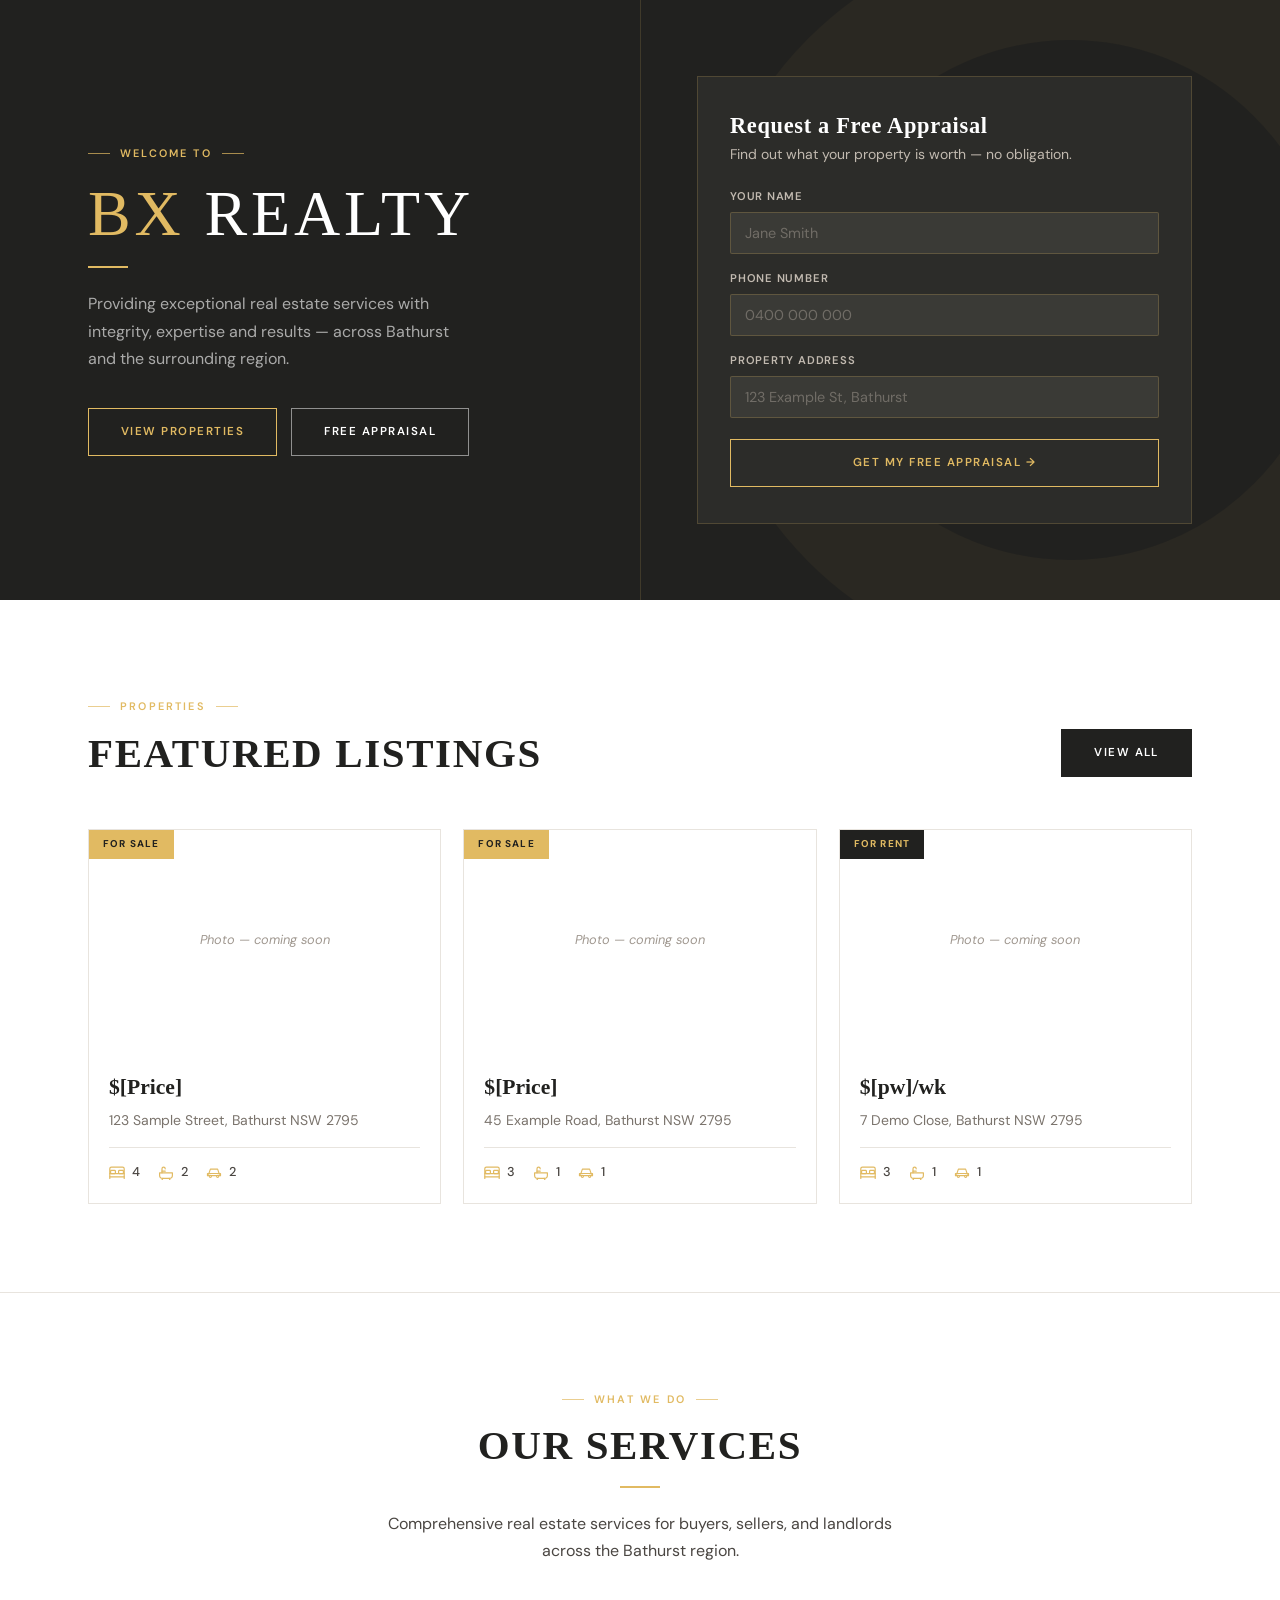
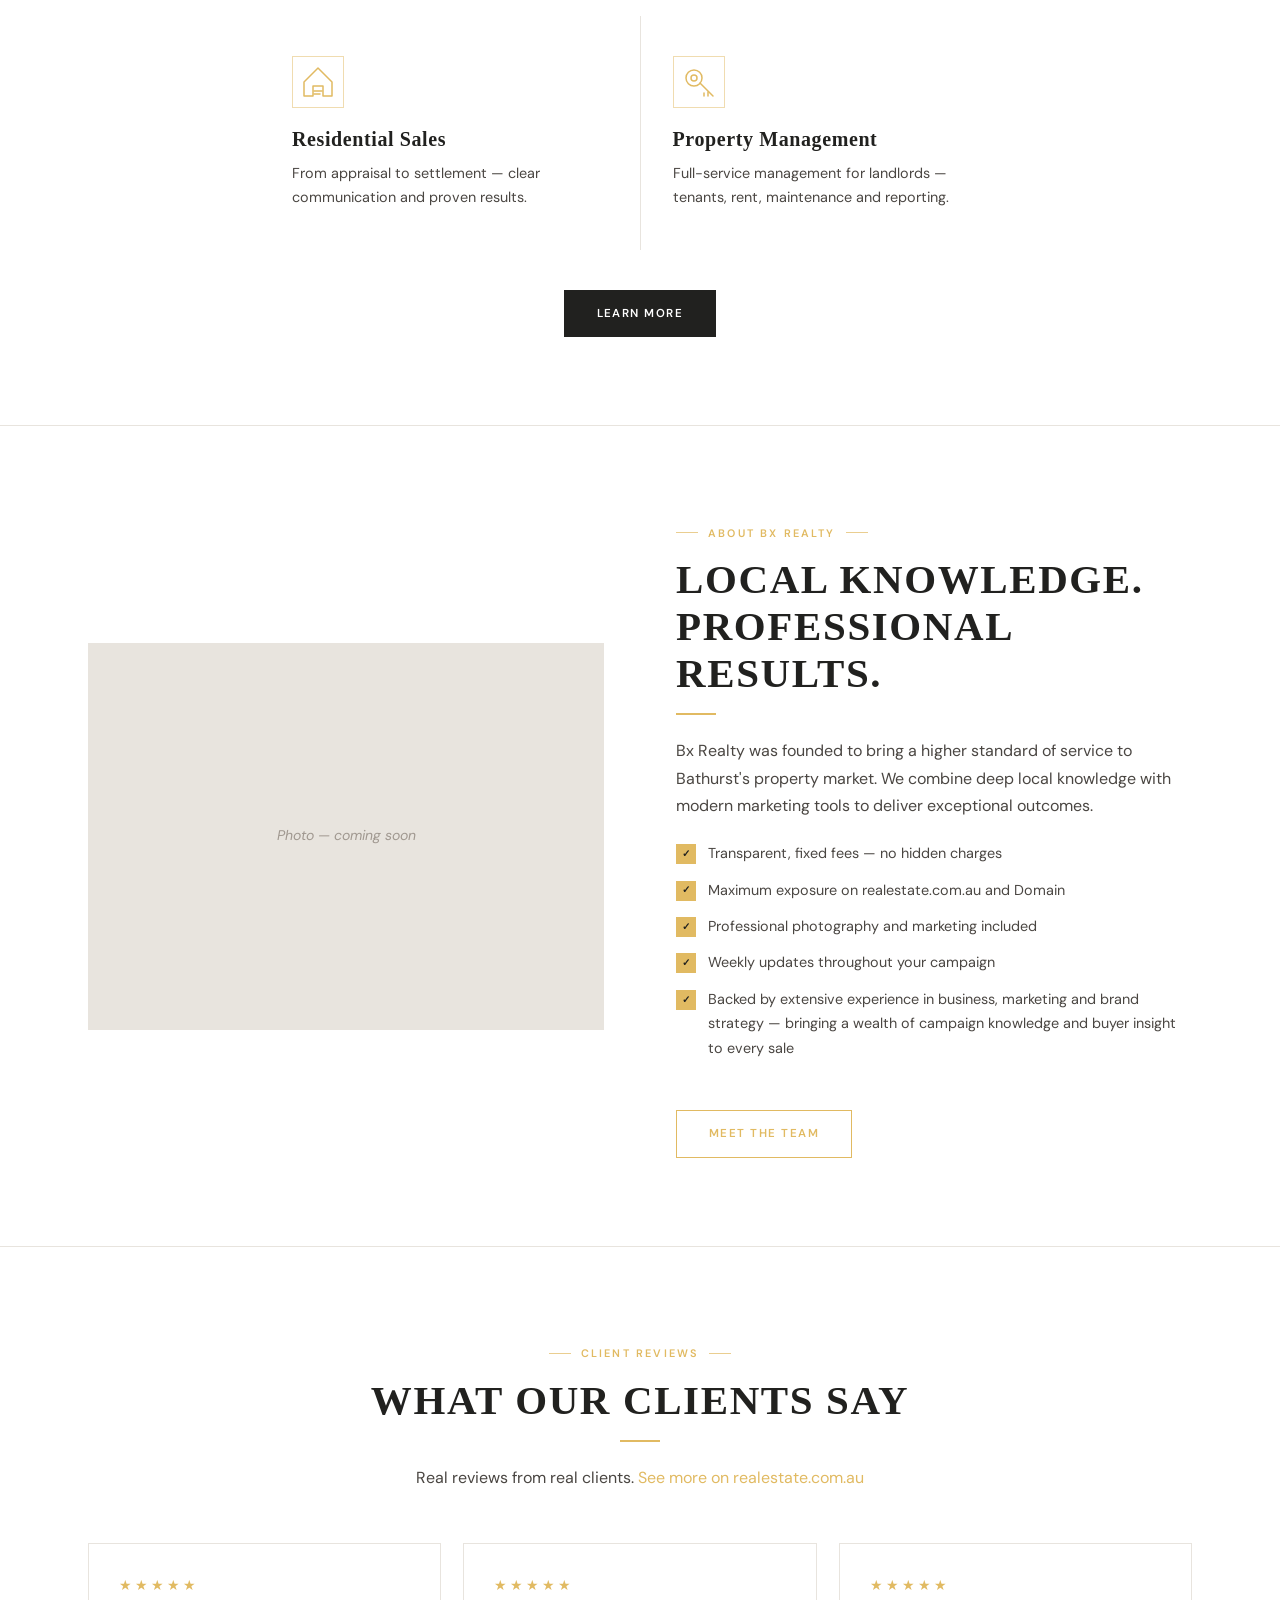
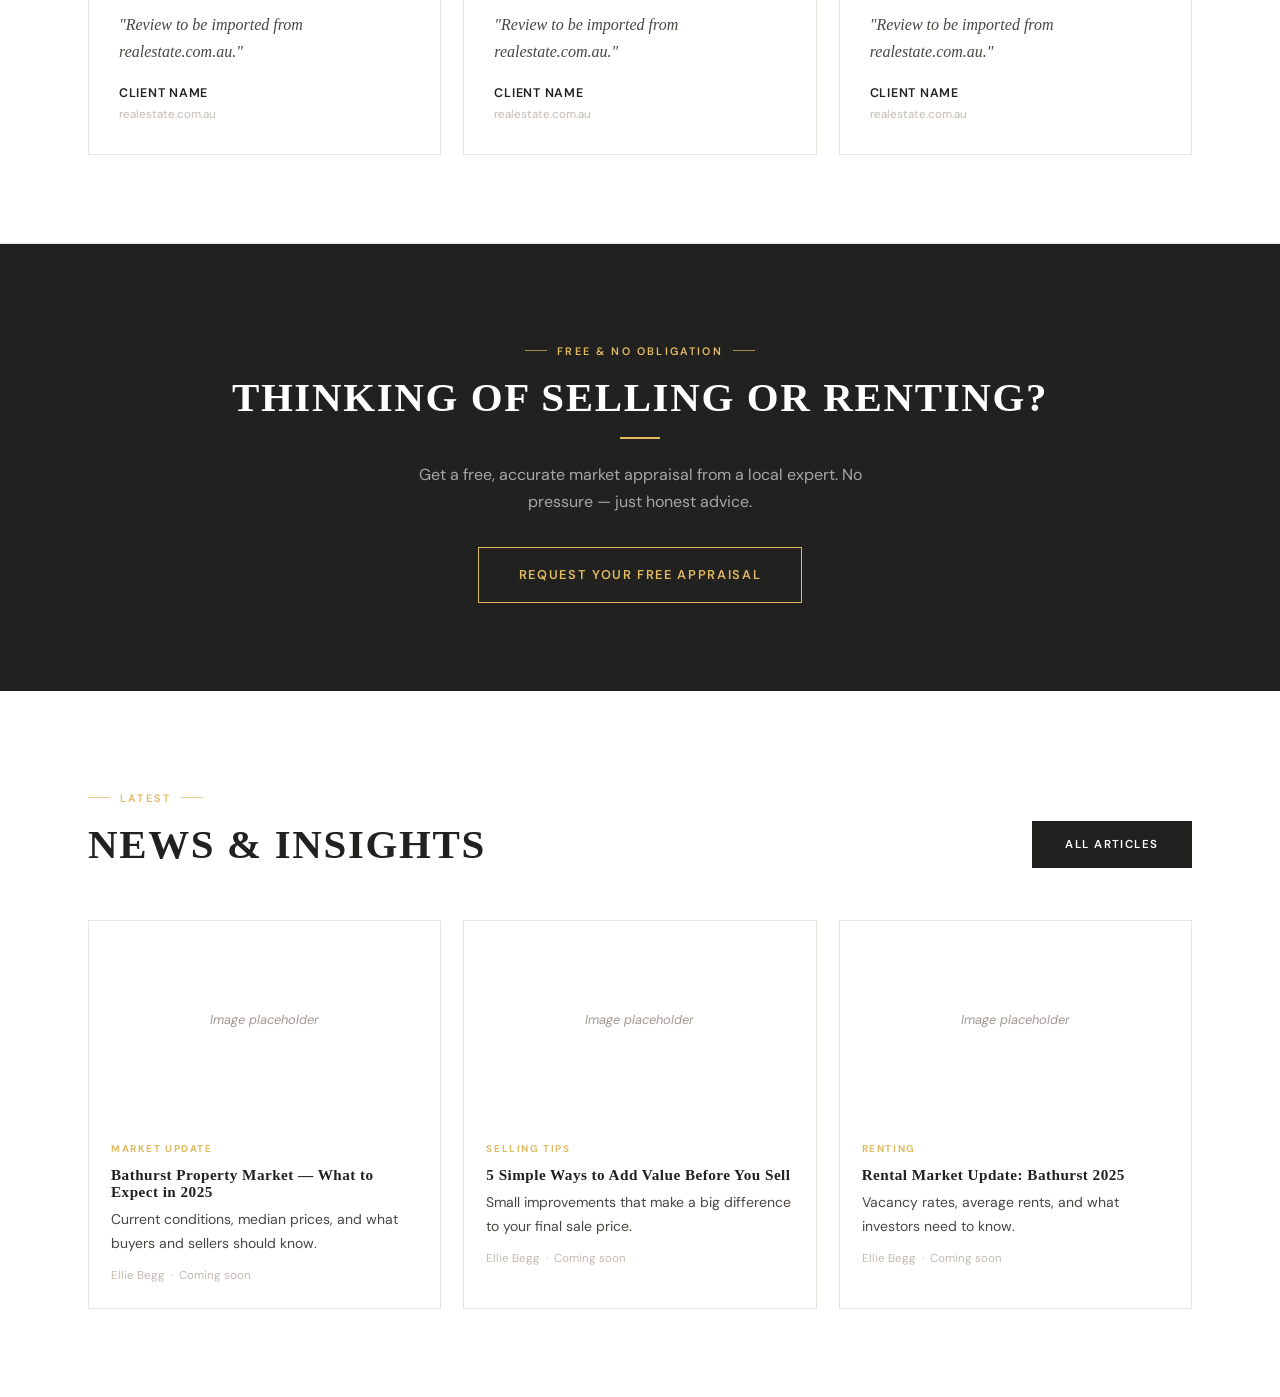
==== commit e06cc837: "Update index.html" ====
--- a/index.html
+++ b/index.html
@@ -115,20 +115,6 @@
           <div class="check-item"><div class="check-icon">&#x2713;</div><span>Backed by extensive experience in business, marketing and brand strategy — bringing a wealth of campaign knowledge and buyer insight to every sale</span></div>
         </div>
         <!-- Key stats from last 12 months -->
-        <div style="display:flex;gap:32px;margin-top:28px;padding-top:24px;border-top:1px solid var(--light-grey);">
-          <div>
-            <strong style="display:block;font-family:var(--font-display);font-size:1.8rem;font-weight:600;color:var(--black);line-height:1;">33+</strong>
-            <span style="font-size:.75rem;color:var(--text-muted);text-transform:uppercase;letter-spacing:.1em;">Properties Sold</span>
-          </div>
-          <div>
-            <strong style="display:block;font-family:var(--font-display);font-size:1.8rem;font-weight:600;color:var(--black);line-height:1;">18%+</strong>
-            <span style="font-size:.75rem;color:var(--text-muted);text-transform:uppercase;letter-spacing:.1em;">of Sales Over $1M</span>
-          </div>
-          <div>
-            <strong style="display:block;font-family:var(--font-display);font-size:1.8rem;font-weight:600;color:var(--black);line-height:1;">5&#9733;</strong>
-            <span style="font-size:.75rem;color:var(--text-muted);text-transform:uppercase;letter-spacing:.1em;">Client Reviews</span>
-          </div>
-        </div>
         <a href="team.html" class="btn btn-gold" style="margin-top:28px;">Meet the Team</a>
       </div>
     </div>
